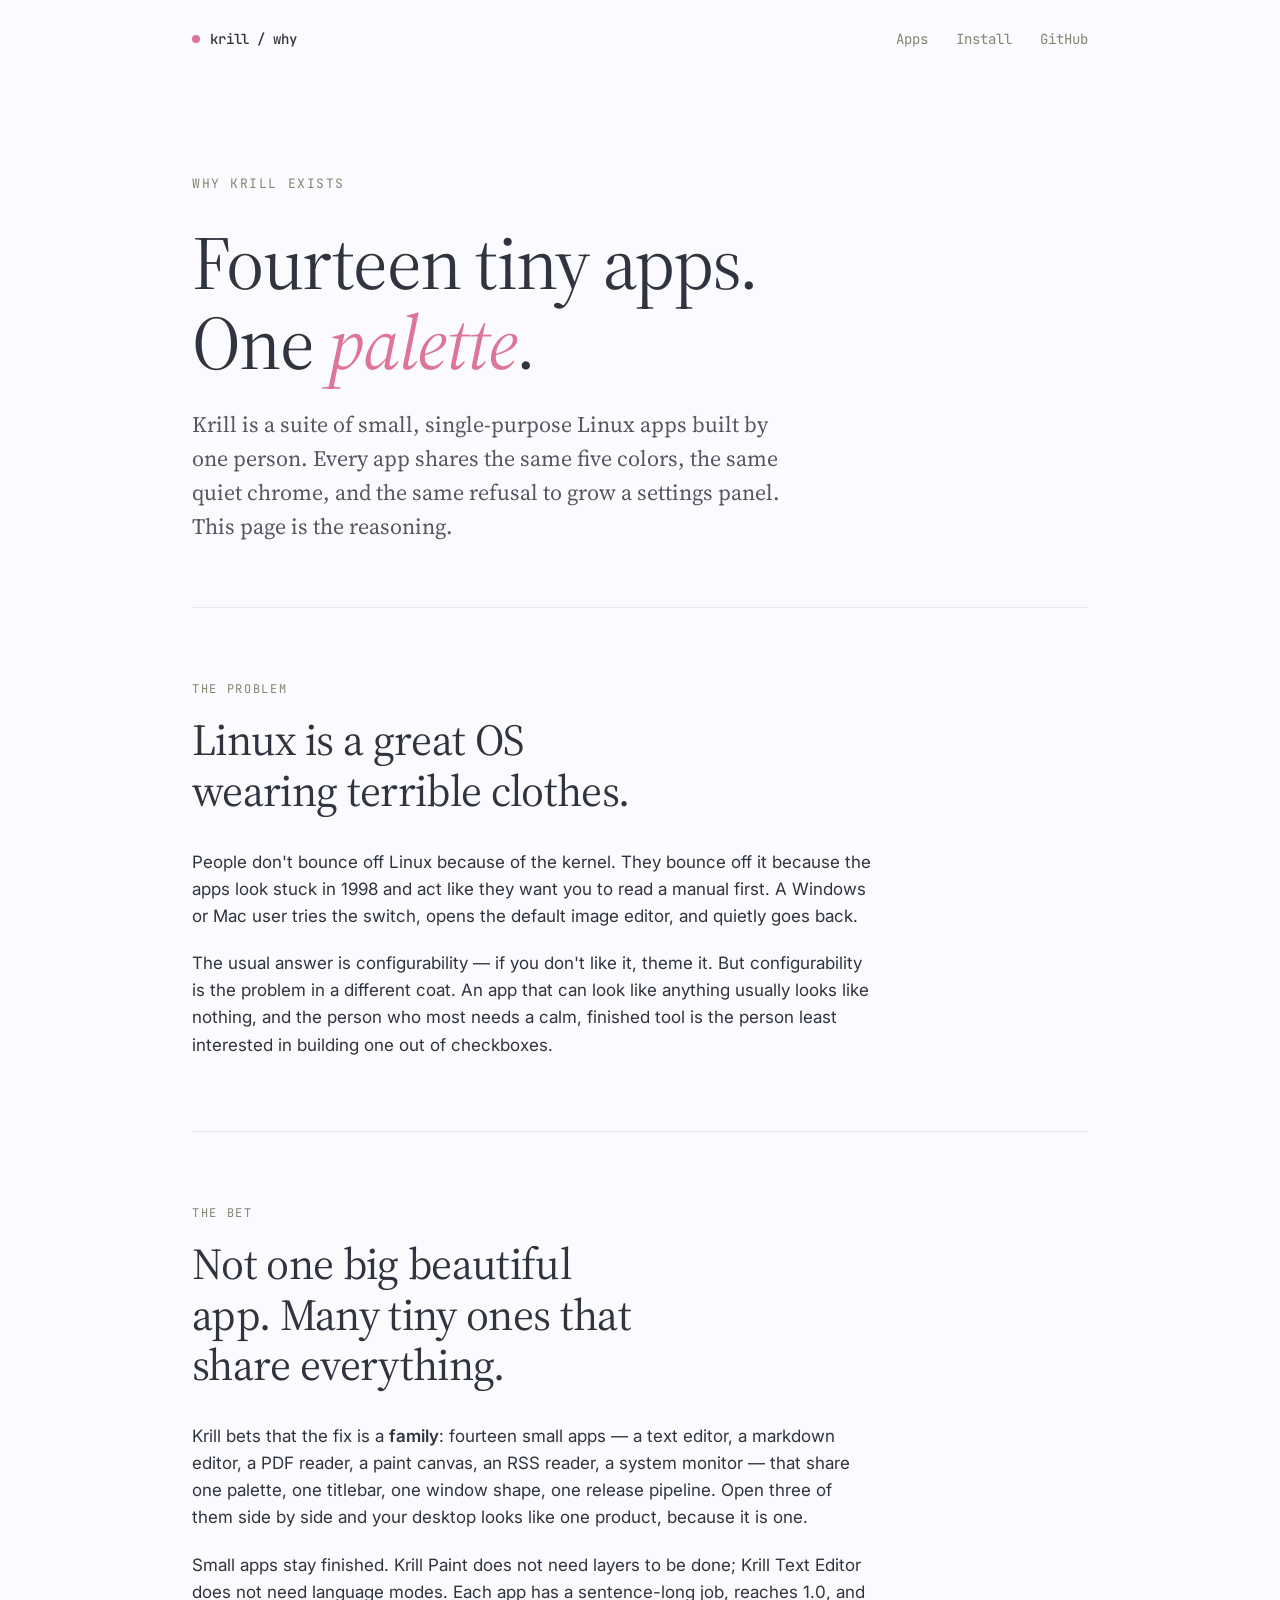
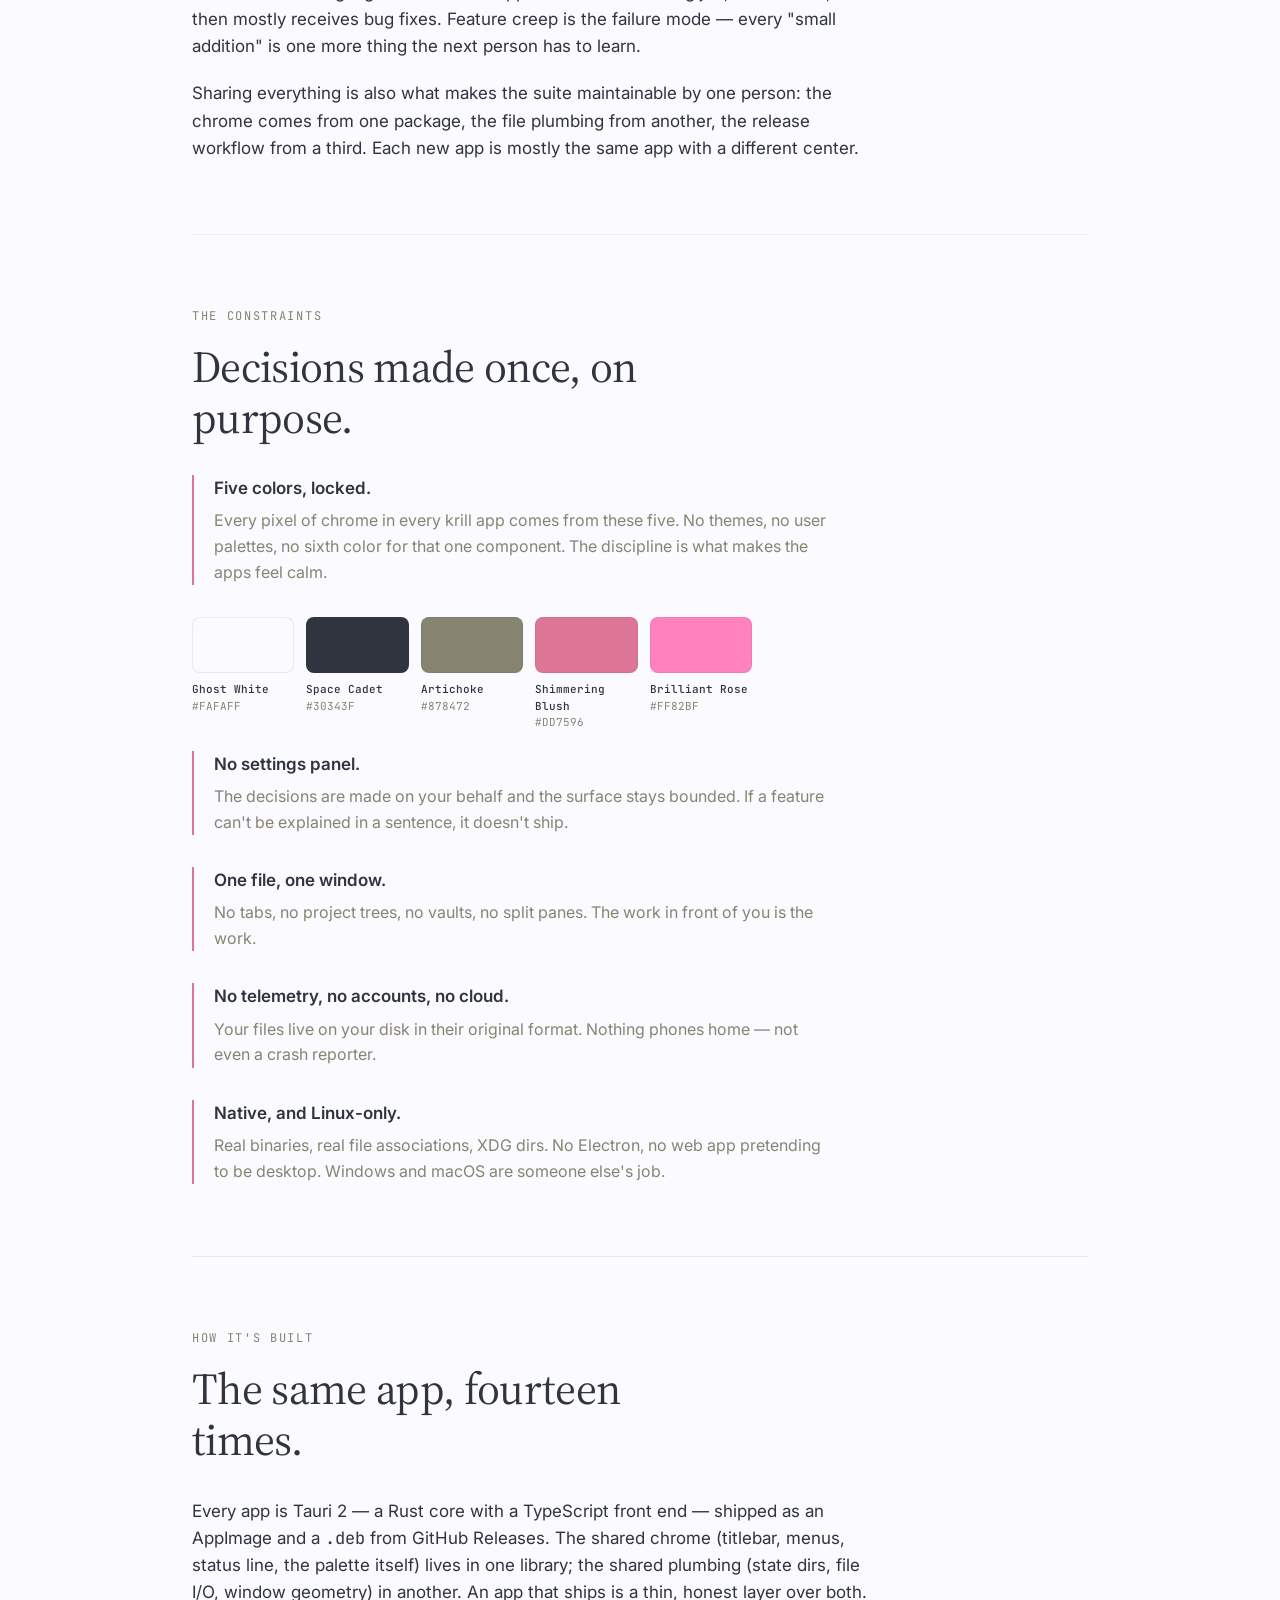
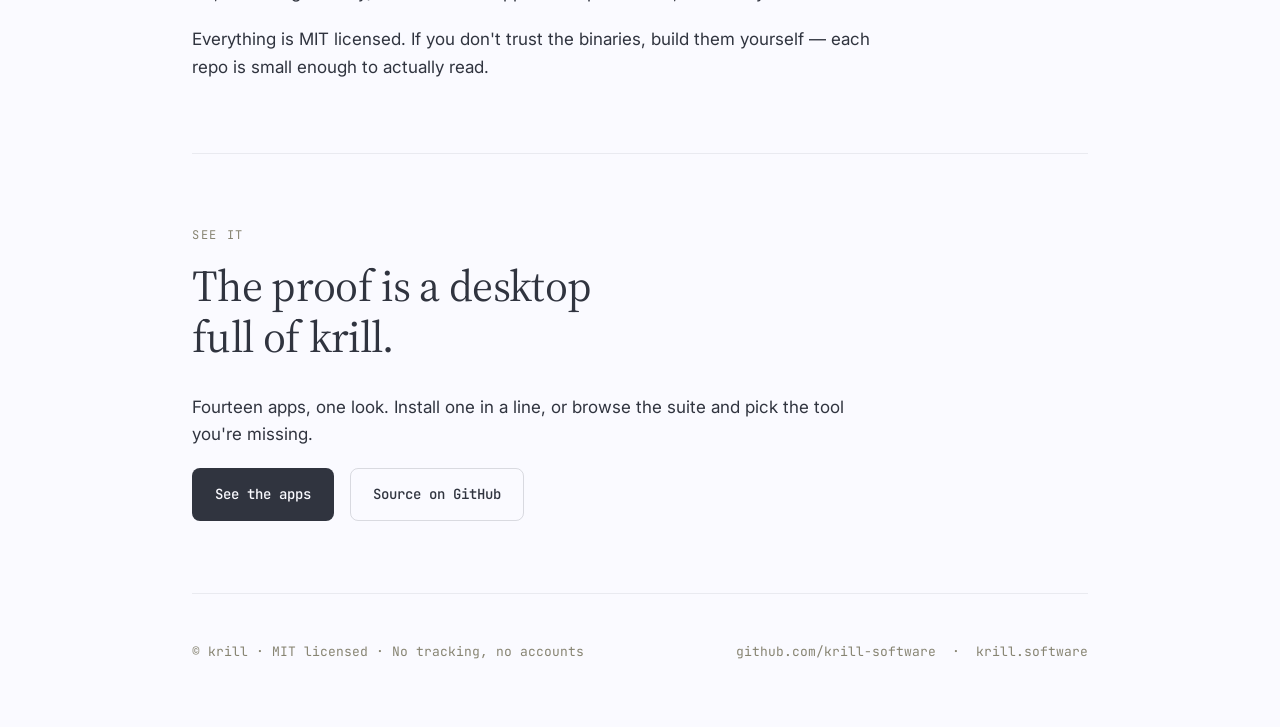
==== why/index.html @ e74aee18 "Org site: suite-as-story hero, tiled-windows mock, /why/ essay - Hero lede now tells the suite story" ====
<!doctype html>
<html lang="en">
  <head>
    <meta charset="utf-8" />
    <meta name="viewport" content="width=device-width, initial-scale=1" />
    <title>Why krill exists — fourteen tiny apps, one palette</title>
    <meta
      name="description"
      content="Why one person is building fourteen tiny Linux apps that share one locked five-color palette, no settings panels, and no telemetry."
    />
    <meta property="og:title" content="Why krill exists" />
    <meta
      property="og:description"
      content="Fourteen tiny Linux apps, one locked five-color palette, zero settings panels. The reasoning behind the suite."
    />
    <link rel="icon" href="/favicon.svg" />
    <link rel="stylesheet" href="/palette.css" />
    <link
      href="https://fonts.googleapis.com/css2?family=JetBrains+Mono:wght@400;500;700&family=Inter:wght@400;500;600;700&family=Source+Serif+4:ital,wght@0,400;0,600;1,400&display=swap"
      rel="stylesheet"
    />

    <!-- Privacy-friendly analytics by Plausible -->
    <script
      async
      src="https://plausible.io/js/pa-yi8cj9rrm-7E_cAIrz6-r.js"
    ></script>
    <script>
      ((window.plausible =
        window.plausible ||
        function () {
          (plausible.q = plausible.q || []).push(arguments);
        }),
        (plausible.init =
          plausible.init ||
          function (i) {
            plausible.o = i || {};
          }));
      plausible.init();
    </script>

    <style>
      :root {
        --mono: "JetBrains Mono", "Source Code Pro", ui-monospace, monospace;
        --sans: "Inter", system-ui, sans-serif;
        --serif: "Source Serif 4", Charter, Georgia, serif;
      }

      * {
        box-sizing: border-box;
      }
      html,
      body {
        margin: 0;
        padding: 0;
      }
      body {
        background: var(--fm-bg);
        color: var(--fm-text);
        font-family: var(--sans);
        font-size: 17px;
        line-height: 1.6;
        -webkit-font-smoothing: antialiased;
        text-rendering: optimizeLegibility;
      }
      ::selection {
        background: rgba(221, 117, 150, 0.22);
        text-shadow: none;
      }

      a {
        color: var(--fm-accent);
        text-decoration: none;
        border-bottom: 1px solid transparent;
        transition:
          border-color 120ms ease,
          color 120ms ease;
      }
      a:hover {
        color: var(--fm-accent-strong);
        border-bottom-color: currentColor;
      }

      .wrap {
        max-width: 960px;
        margin: 0 auto;
        padding: 0 32px;
      }

      /* Nav --------------------------------------------------------- */
      nav.top {
        display: flex;
        justify-content: space-between;
        align-items: center;
        padding: 28px 0;
        font-family: var(--mono);
        font-size: 14px;
      }
      nav.top .brand {
        color: var(--fm-text);
        font-weight: 500;
        letter-spacing: -0.01em;
      }
      nav.top .brand::before {
        content: "";
        display: inline-block;
        width: 8px;
        height: 8px;
        background: var(--fm-accent);
        border-radius: 50%;
        margin-right: 10px;
        transform: translateY(-1px);
      }
      nav.top .brand a {
        color: inherit;
        border: none;
      }
      nav.top ul {
        list-style: none;
        display: flex;
        gap: 28px;
        margin: 0;
        padding: 0;
      }
      nav.top a {
        color: var(--fm-muted);
        border: none;
      }
      nav.top a:hover {
        color: var(--fm-text);
      }

      /* Hero -------------------------------------------------------- */
      .hero {
        padding: 96px 0 64px;
      }
      .eyebrow {
        font-family: var(--mono);
        font-size: 13px;
        color: var(--fm-muted);
        text-transform: uppercase;
        letter-spacing: 0.12em;
        margin-bottom: 28px;
      }
      h1 {
        font-family: var(--serif);
        font-weight: 400;
        font-size: clamp(44px, 7vw, 76px);
        line-height: 1.05;
        letter-spacing: -0.02em;
        margin: 0 0 24px;
        max-width: 18ch;
      }
      h1 em {
        font-style: italic;
        color: var(--fm-accent);
      }
      .lede {
        font-family: var(--serif);
        font-size: clamp(19px, 2vw, 22px);
        line-height: 1.55;
        color: var(--fm-text);
        max-width: 56ch;
        margin: 0;
        opacity: 0.82;
      }

      /* Essay ------------------------------------------------------- */
      section {
        padding: 72px 0;
        border-top: 1px solid var(--fm-rule);
      }
      .section-label {
        font-family: var(--mono);
        font-size: 12px;
        color: var(--fm-muted);
        text-transform: uppercase;
        letter-spacing: 0.14em;
        margin-bottom: 16px;
      }
      h2 {
        font-family: var(--serif);
        font-weight: 400;
        font-size: clamp(32px, 4vw, 44px);
        line-height: 1.15;
        letter-spacing: -0.015em;
        margin: 0 0 32px;
        max-width: 22ch;
      }
      section p {
        max-width: 62ch;
        margin: 0 0 20px;
      }
      section p:last-child {
        margin-bottom: 0;
      }
      section strong {
        font-weight: 600;
      }
      .constraint {
        border-left: 2px solid var(--fm-accent);
        padding-left: 20px;
        margin: 0 0 32px;
        max-width: 62ch;
      }
      .constraint:last-child {
        margin-bottom: 0;
      }
      .constraint strong {
        display: block;
        margin-bottom: 6px;
      }
      .constraint p {
        color: var(--fm-muted);
        font-size: 16px;
        margin: 0;
      }

      /* Palette swatches -------------------------------------------- */
      .palette {
        display: grid;
        grid-template-columns: repeat(5, 1fr);
        gap: 12px;
        max-width: 560px;
        margin: 8px 0 20px;
      }
      .swatch {
        height: 56px;
        border-radius: 8px;
        border: 1px solid var(--fm-rule);
      }
      .swatch-label {
        margin-top: 8px;
        font-family: var(--mono);
        font-size: 11px;
        color: var(--fm-muted);
        line-height: 1.5;
      }
      .swatch-label b {
        display: block;
        font-weight: 500;
        color: var(--fm-text);
      }

      /* CTA --------------------------------------------------------- */
      .cta {
        display: flex;
        gap: 16px;
        flex-wrap: wrap;
        align-items: center;
        margin-top: 8px;
      }
      .btn {
        display: inline-flex;
        align-items: center;
        gap: 10px;
        padding: 14px 22px;
        font-family: var(--mono);
        font-size: 14px;
        font-weight: 500;
        border-radius: 8px;
        border: 1px solid transparent;
        transition:
          transform 120ms ease,
          background 120ms ease,
          border-color 120ms ease,
          color 120ms ease;
      }
      .btn-primary {
        background: var(--fm-text);
        color: var(--fm-bg);
      }
      .btn-primary:hover {
        background: var(--fm-accent);
        color: var(--fm-bg);
        transform: translateY(-1px);
      }
      .btn-secondary {
        color: var(--fm-text);
        border-color: var(--fm-rule-strong);
      }
      .btn-secondary:hover {
        border-color: var(--fm-text);
        color: var(--fm-text);
      }

      /* Footer ------------------------------------------------------ */
      footer {
        padding: 48px 0 64px;
        border-top: 1px solid var(--fm-rule);
        font-family: var(--mono);
        font-size: 13px;
        color: var(--fm-muted);
        display: flex;
        justify-content: space-between;
        flex-wrap: wrap;
        gap: 16px;
      }
      footer a {
        color: var(--fm-muted);
        border: none;
      }
      footer a:hover {
        color: var(--fm-text);
      }

      @media (max-width: 720px) {
        .wrap {
          padding: 0 22px;
        }
        nav.top ul {
          gap: 18px;
        }
        .hero {
          padding: 56px 0 40px;
        }
        section {
          padding: 56px 0;
        }
        .palette {
          grid-template-columns: repeat(3, 1fr);
        }
      }
    </style>
  </head>
  <body>
    <div class="wrap">
      <nav class="top">
        <div class="brand"><a href="/">krill</a> / why</div>
        <ul>
          <li><a href="/#apps">Apps</a></li>
          <li><a href="/#install">Install</a></li>
          <li><a href="https://github.com/krill-software">GitHub</a></li>
        </ul>
      </nav>

      <header class="hero">
        <div class="eyebrow">Why krill exists</div>
        <h1>Fourteen tiny apps. One <em>palette</em>.</h1>
        <p class="lede">
          Krill is a suite of small, single-purpose Linux apps built by one
          person. Every app shares the same five colors, the same quiet chrome,
          and the same refusal to grow a settings panel. This page is the
          reasoning.
        </p>
      </header>

      <section>
        <div class="section-label">The problem</div>
        <h2>Linux is a great OS wearing terrible clothes.</h2>
        <p>
          People don't bounce off Linux because of the kernel. They bounce off
          it because the apps look stuck in 1998 and act like they want you to
          read a manual first. A Windows or Mac user tries the switch, opens
          the default image editor, and quietly goes back.
        </p>
        <p>
          The usual answer is configurability — if you don't like it, theme
          it. But configurability is the problem in a different coat. An app
          that can look like anything usually looks like nothing, and the
          person who most needs a calm, finished tool is the person least
          interested in building one out of checkboxes.
        </p>
      </section>

      <section>
        <div class="section-label">The bet</div>
        <h2>Not one big beautiful app. Many tiny ones that share everything.</h2>
        <p>
          Krill bets that the fix is a <strong>family</strong>: fourteen small
          apps — a text editor, a markdown editor, a PDF reader, a paint
          canvas, an RSS reader, a system monitor — that share one palette,
          one titlebar, one window shape, one release pipeline. Open three of
          them side by side and your desktop looks like one product, because
          it is one.
        </p>
        <p>
          Small apps stay finished. Krill Paint does not need layers to be
          done; Krill Text Editor does not need language modes. Each app has a
          sentence-long job, reaches 1.0, and then mostly receives bug fixes.
          Feature creep is the failure mode — every "small addition" is one
          more thing the next person has to learn.
        </p>
        <p>
          Sharing everything is also what makes the suite maintainable by one
          person: the chrome comes from one package, the file plumbing from
          another, the release workflow from a third. Each new app is mostly
          the same app with a different center.
        </p>
      </section>

      <section>
        <div class="section-label">The constraints</div>
        <h2>Decisions made once, on purpose.</h2>

        <div class="constraint">
          <strong>Five colors, locked.</strong>
          <p>
            Every pixel of chrome in every krill app comes from these five.
            No themes, no user palettes, no sixth color for that one
            component. The discipline is what makes the apps feel calm.
          </p>
        </div>

        <div class="palette" aria-label="The krill palette">
          <div>
            <div class="swatch" style="background: #fafaff"></div>
            <div class="swatch-label"><b>Ghost White</b>#FAFAFF</div>
          </div>
          <div>
            <div class="swatch" style="background: #30343f"></div>
            <div class="swatch-label"><b>Space Cadet</b>#30343F</div>
          </div>
          <div>
            <div class="swatch" style="background: #878472"></div>
            <div class="swatch-label"><b>Artichoke</b>#878472</div>
          </div>
          <div>
            <div class="swatch" style="background: #dd7596"></div>
            <div class="swatch-label"><b>Shimmering Blush</b>#DD7596</div>
          </div>
          <div>
            <div class="swatch" style="background: #ff82bf"></div>
            <div class="swatch-label"><b>Brilliant Rose</b>#FF82BF</div>
          </div>
        </div>

        <div class="constraint">
          <strong>No settings panel.</strong>
          <p>
            The decisions are made on your behalf and the surface stays
            bounded. If a feature can't be explained in a sentence, it doesn't
            ship.
          </p>
        </div>

        <div class="constraint">
          <strong>One file, one window.</strong>
          <p>
            No tabs, no project trees, no vaults, no split panes. The work in
            front of you is the work.
          </p>
        </div>

        <div class="constraint">
          <strong>No telemetry, no accounts, no cloud.</strong>
          <p>
            Your files live on your disk in their original format. Nothing
            phones home — not even a crash reporter.
          </p>
        </div>

        <div class="constraint">
          <strong>Native, and Linux-only.</strong>
          <p>
            Real binaries, real file associations, XDG dirs. No Electron, no
            web app pretending to be desktop. Windows and macOS are someone
            else's job.
          </p>
        </div>
      </section>

      <section>
        <div class="section-label">How it's built</div>
        <h2>The same app, fourteen times.</h2>
        <p>
          Every app is Tauri 2 — a Rust core with a TypeScript front end —
          shipped as an AppImage and a <code style="font-family: var(--mono)">.deb</code>
          from GitHub Releases. The shared chrome (titlebar, menus, status
          line, the palette itself) lives in one library; the shared plumbing
          (state dirs, file I/O, window geometry) in another. An app that
          ships is a thin, honest layer over both.
        </p>
        <p>
          Everything is MIT licensed. If you don't trust the binaries, build
          them yourself — each repo is small enough to actually read.
        </p>
      </section>

      <section>
        <div class="section-label">See it</div>
        <h2>The proof is a desktop full of krill.</h2>
        <p>
          Fourteen apps, one look. Install one in a line, or browse the suite
          and pick the tool you're missing.
        </p>
        <div class="cta">
          <a class="btn btn-primary" href="/#apps">See the apps</a>
          <a class="btn btn-secondary" href="https://github.com/krill-software"
            >Source on GitHub</a
          >
        </div>
      </section>

      <footer>
        <div>© krill · MIT licensed · No tracking, no accounts</div>
        <div>
          <a href="https://github.com/krill-software"
            >github.com/krill-software</a
          >
          &nbsp;·&nbsp;
          <a href="/">krill.software</a>
        </div>
      </footer>
    </div>
  </body>
</html>
---- palette.css ----
/* The krill palette. Five named colors + alpha derivations for rules.
 * System-following dark mode: same five names, background and ink
 * invert into the Space-Cadet hue family. No other colors anywhere
 * in krill app surfaces — see krill-software/.github/STYLE.md. */

:root {
  /* Light mode (default). */
  --fm-bg:           #FAFAFF;          /* Ghost White — background */
  --fm-text:         #30343F;          /* Space Cadet — body text, primary ink */
  --fm-muted:        #878472;          /* Artichoke — muted text, secondary labels */
  --fm-accent:       #DD7596;          /* Shimmering Blush — accent (cursor, selection, dirty marker) */
  --fm-accent-strong:#FF82BF;          /* Brilliant Rose — strong accent (hover, primary CTAs) */

  --fm-rule:         rgba(48, 52, 63, 0.08);   /* fine rules, subtle hover backgrounds */
  --fm-rule-strong:  rgba(48, 52, 63, 0.16);   /* stronger rules, selected-row backgrounds */

  --fm-selection:    rgba(221, 117, 150, 0.22); /* alpha-derived from --fm-accent */

  /* Color scheme hint to the webview so native form controls + scrollbars
   * track the mode. Set on :root so every descendant inherits. */
  color-scheme: light;
}

@media (prefers-color-scheme: dark) {
  :root {
    /* Background sinks into a deeper Space-Cadet hue rather than pure
     * black. Ink lifts to an off-white. The two pinks (accent /
     * accent-strong) stay put — they're recognizable in both modes and
     * keep the brand consistent across the toggle. Artichoke lifts a
     * touch so muted text still reads as muted, not invisible. */
    --fm-bg:           #1B1D26;        /* deeper Space Cadet */
    --fm-text:         #E5E5EC;        /* lifted off-white */
    --fm-muted:        #A4A290;        /* lifted Artichoke */
    --fm-accent:       #DD7596;        /* unchanged — reads on both */
    --fm-accent-strong:#FF82BF;        /* unchanged */

    --fm-rule:         rgba(229, 229, 236, 0.08);   /* alpha-ink, flipped */
    --fm-rule-strong:  rgba(229, 229, 236, 0.16);

    --fm-selection:    rgba(221, 117, 150, 0.28);   /* slightly stronger to read on dark */

    color-scheme: dark;
  }
}
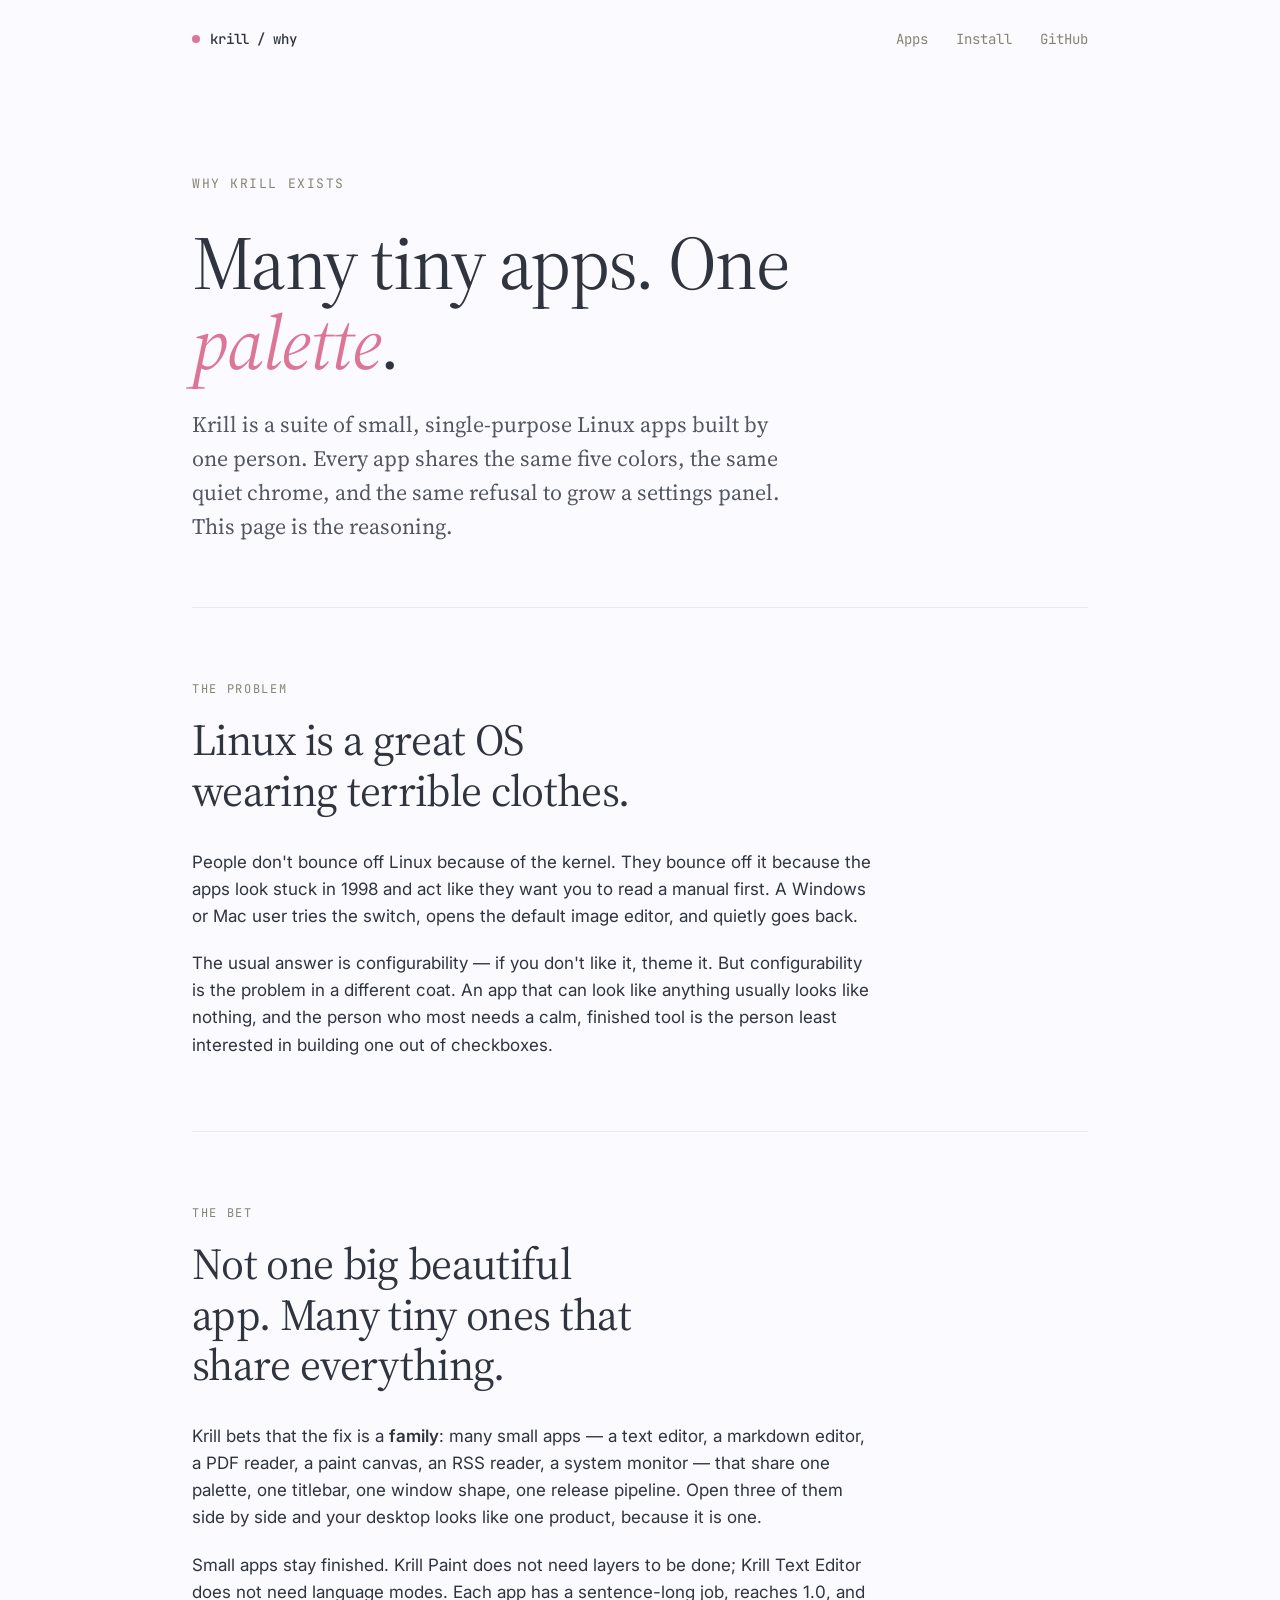
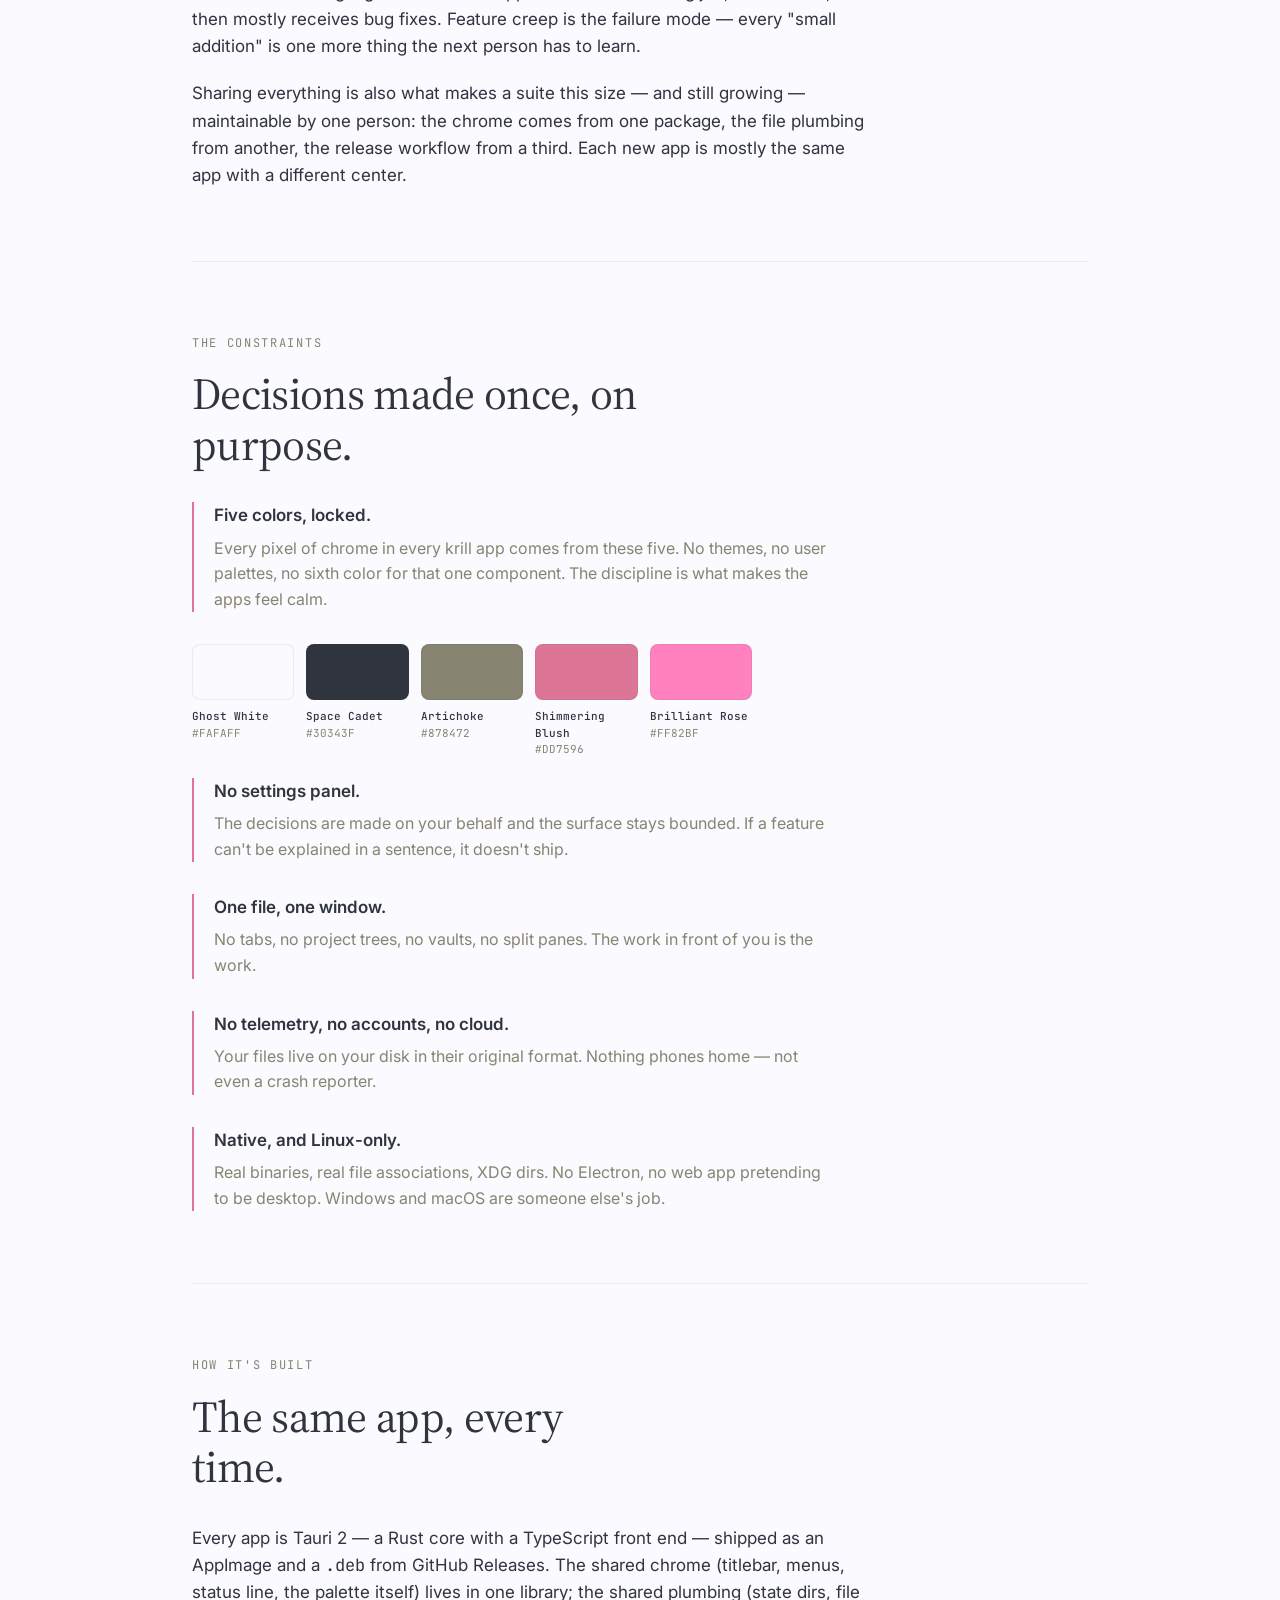
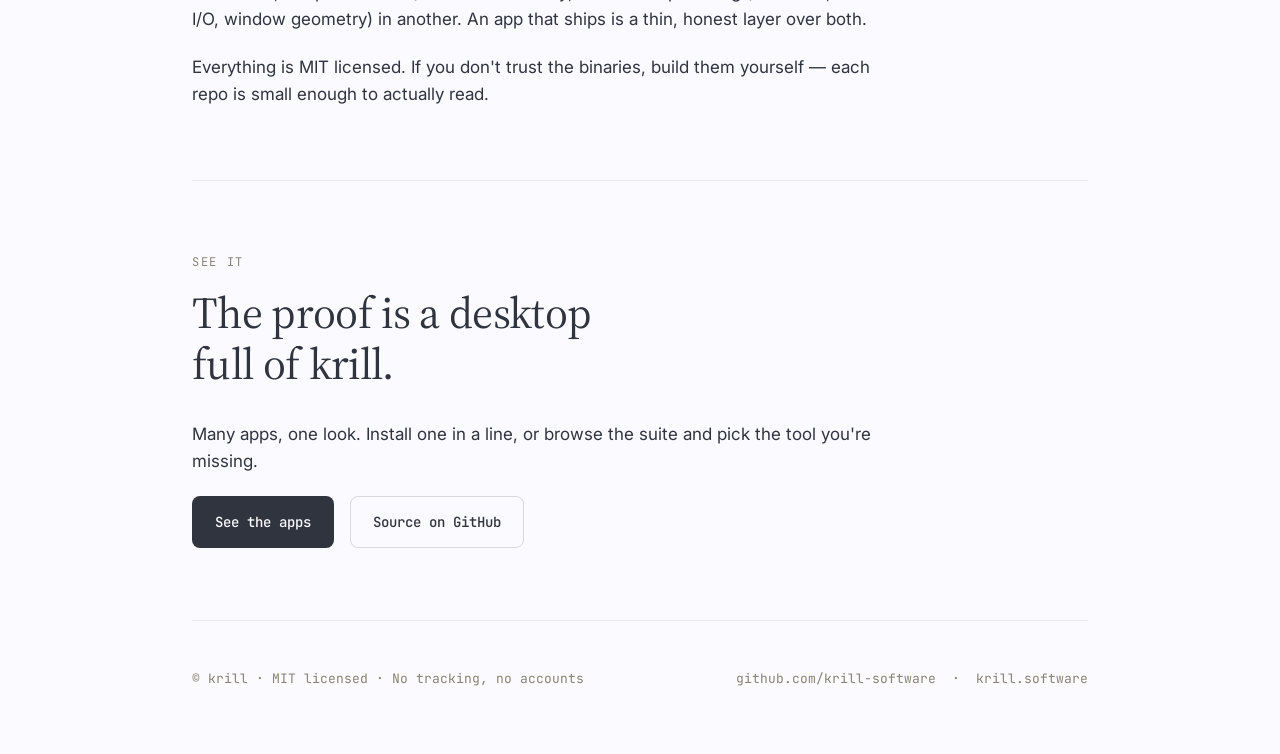
==== commit dff7ac29: "Drop hardcoded app count from site copy The suite keeps growing; 'fourteen' would go stale on every " ====
--- a/why/index.html
+++ b/why/index.html
@@ -3,15 +3,15 @@
   <head>
     <meta charset="utf-8" />
     <meta name="viewport" content="width=device-width, initial-scale=1" />
-    <title>Why krill exists — fourteen tiny apps, one palette</title>
+    <title>Why krill exists — many tiny apps, one palette</title>
     <meta
       name="description"
-      content="Why one person is building fourteen tiny Linux apps that share one locked five-color palette, no settings panels, and no telemetry."
+      content="Why one person is building a growing suite of tiny Linux apps that share one locked five-color palette, no settings panels, and no telemetry."
     />
     <meta property="og:title" content="Why krill exists" />
     <meta
       property="og:description"
-      content="Fourteen tiny Linux apps, one locked five-color palette, zero settings panels. The reasoning behind the suite."
+      content="A growing suite of tiny Linux apps, one locked five-color palette, zero settings panels. The reasoning behind the suite."
     />
     <link rel="icon" href="/favicon.svg" />
     <link rel="stylesheet" href="/palette.css" />
@@ -336,7 +336,7 @@
 
       <header class="hero">
         <div class="eyebrow">Why krill exists</div>
-        <h1>Fourteen tiny apps. One <em>palette</em>.</h1>
+        <h1>Many tiny apps. One <em>palette</em>.</h1>
         <p class="lede">
           Krill is a suite of small, single-purpose Linux apps built by one
           person. Every app shares the same five colors, the same quiet chrome,
@@ -367,7 +367,7 @@
         <div class="section-label">The bet</div>
         <h2>Not one big beautiful app. Many tiny ones that share everything.</h2>
         <p>
-          Krill bets that the fix is a <strong>family</strong>: fourteen small
+          Krill bets that the fix is a <strong>family</strong>: many small
           apps — a text editor, a markdown editor, a PDF reader, a paint
           canvas, an RSS reader, a system monitor — that share one palette,
           one titlebar, one window shape, one release pipeline. Open three of
@@ -382,10 +382,11 @@
           more thing the next person has to learn.
         </p>
         <p>
-          Sharing everything is also what makes the suite maintainable by one
-          person: the chrome comes from one package, the file plumbing from
-          another, the release workflow from a third. Each new app is mostly
-          the same app with a different center.
+          Sharing everything is also what makes a suite this size — and still
+          growing — maintainable by one person: the chrome comes from one
+          package, the file plumbing from another, the release workflow from
+          a third. Each new app is mostly the same app with a different
+          center.
         </p>
       </section>
 
@@ -462,7 +463,7 @@
 
       <section>
         <div class="section-label">How it's built</div>
-        <h2>The same app, fourteen times.</h2>
+        <h2>The same app, every time.</h2>
         <p>
           Every app is Tauri 2 — a Rust core with a TypeScript front end —
           shipped as an AppImage and a <code style="font-family: var(--mono)">.deb</code>
@@ -481,8 +482,8 @@
         <div class="section-label">See it</div>
         <h2>The proof is a desktop full of krill.</h2>
         <p>
-          Fourteen apps, one look. Install one in a line, or browse the suite
-          and pick the tool you're missing.
+          Many apps, one look. Install one in a line, or browse the suite and
+          pick the tool you're missing.
         </p>
         <div class="cta">
           <a class="btn btn-primary" href="/#apps">See the apps</a>
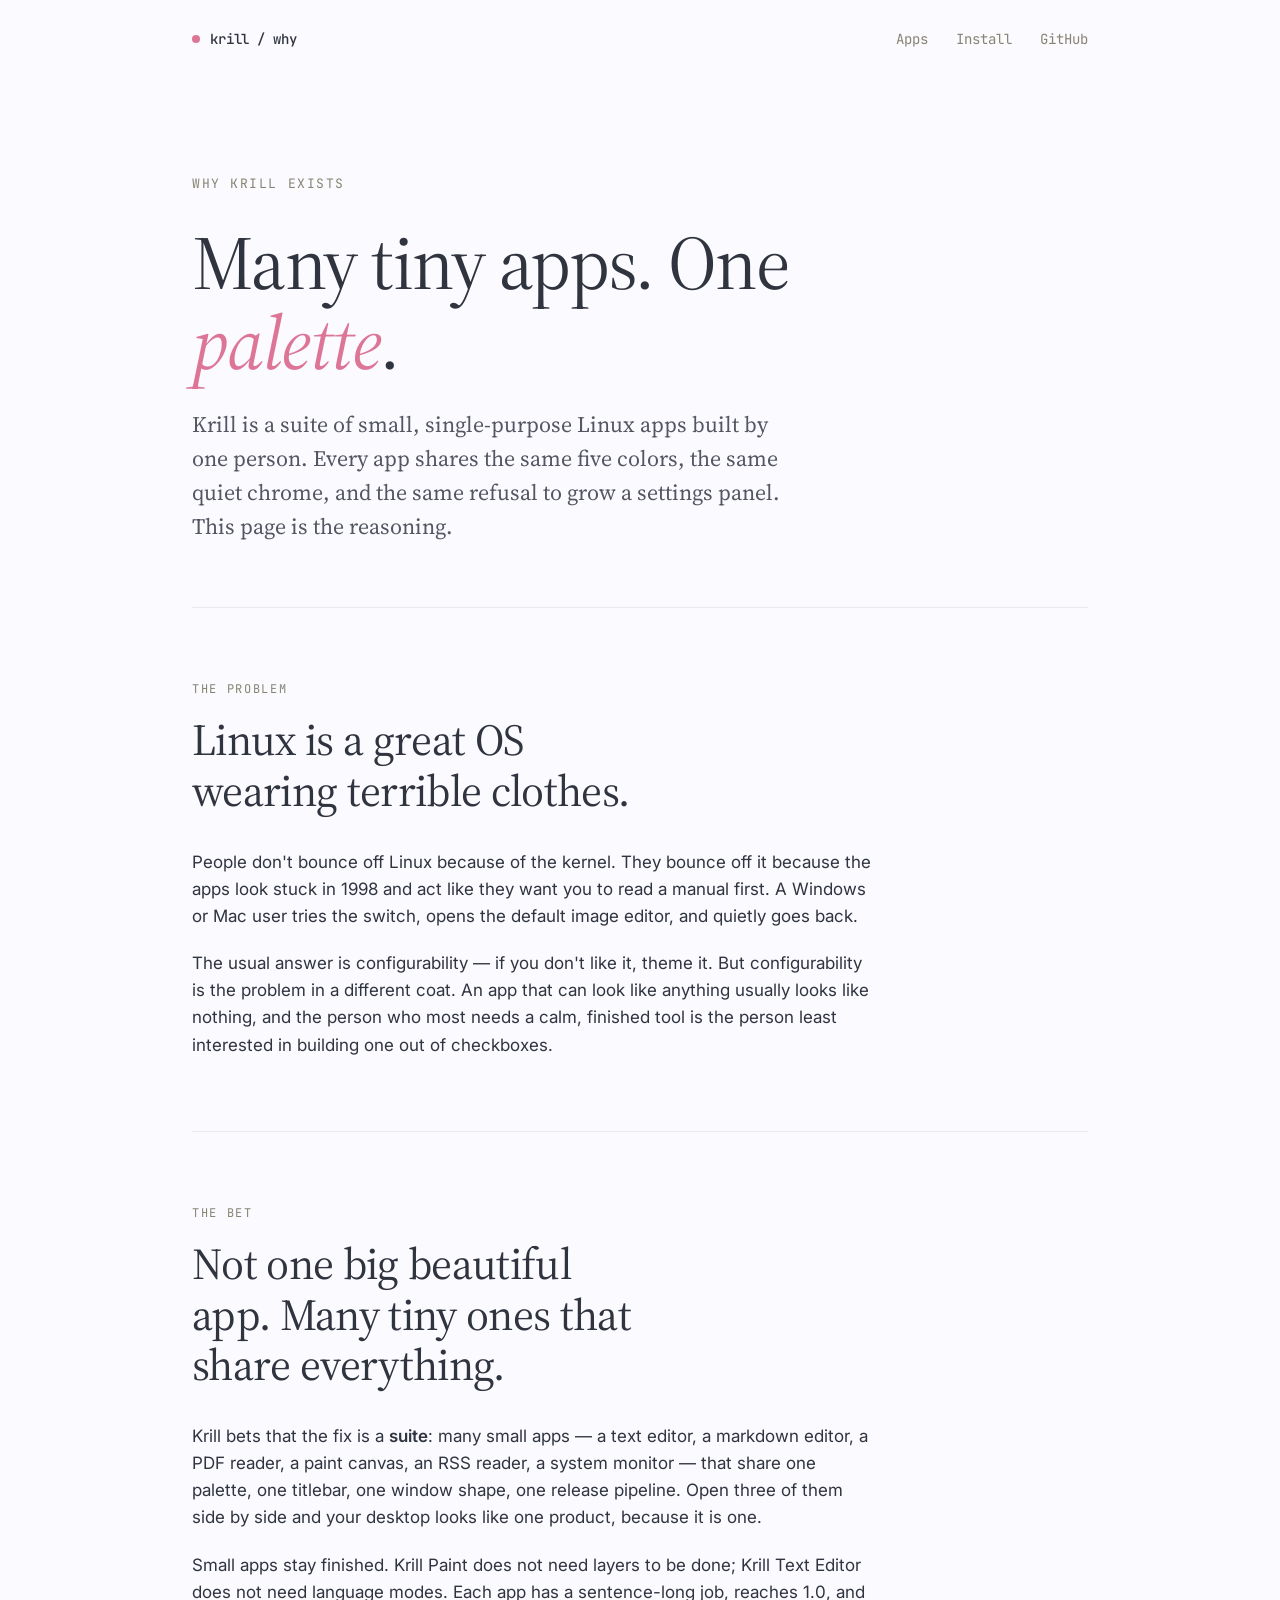
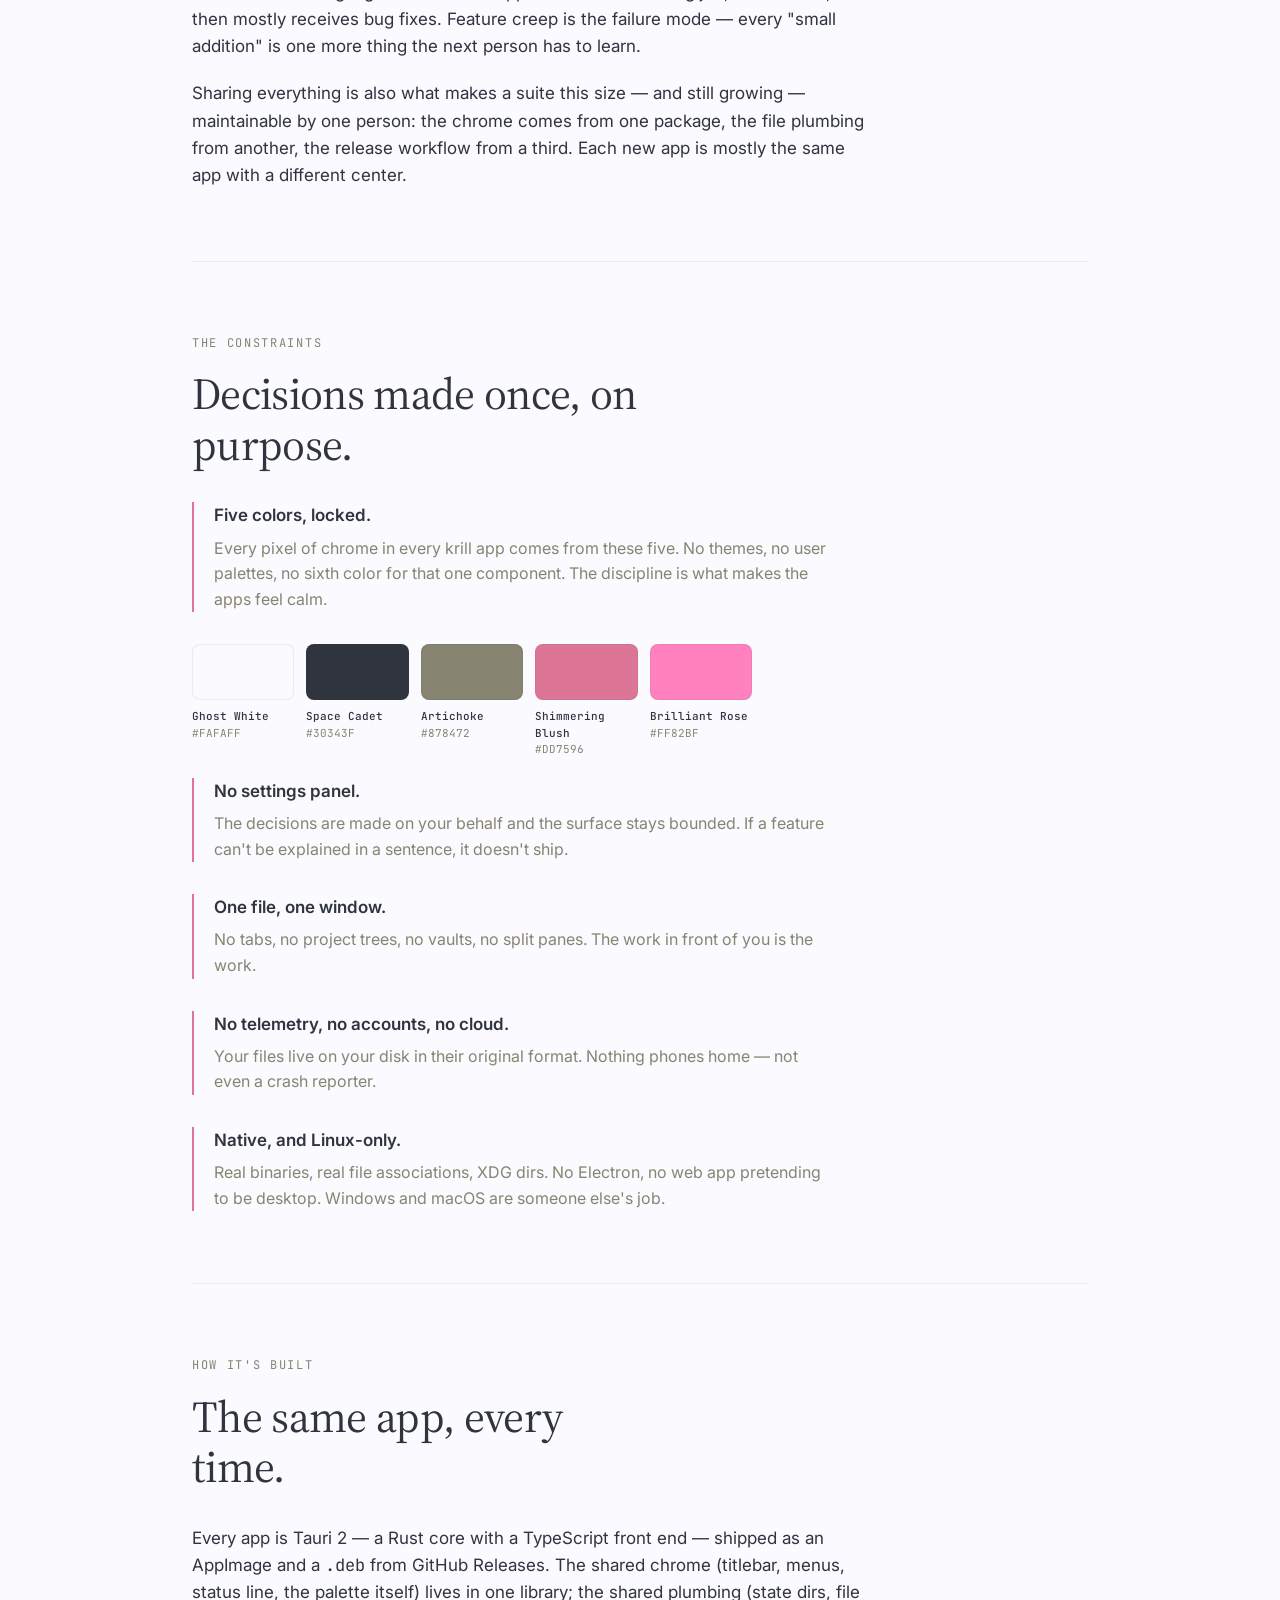
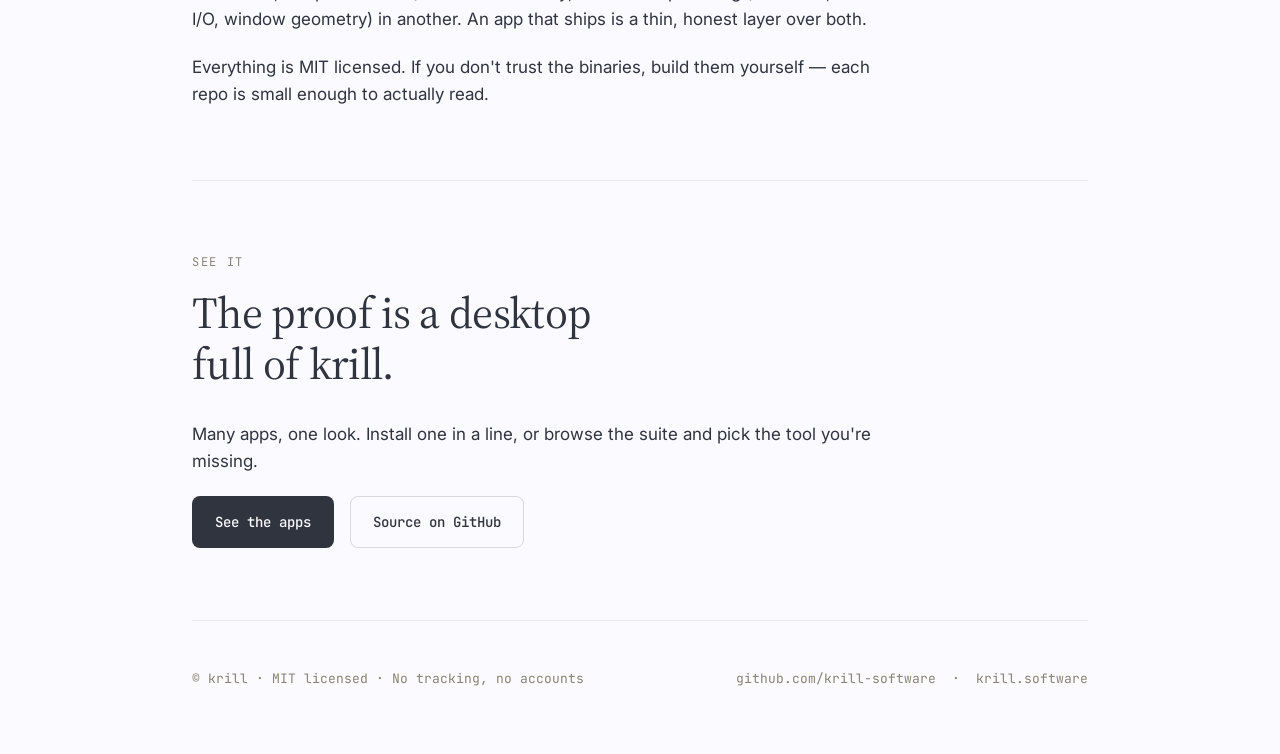
==== commit 55b4bb1f: "Grid: Markdown/Document → Markdown Reader/PDF Reader; /why/ family→suite Co-Authored-By: Claude Opus" ====
--- a/why/index.html
+++ b/why/index.html
@@ -367,7 +367,7 @@
         <div class="section-label">The bet</div>
         <h2>Not one big beautiful app. Many tiny ones that share everything.</h2>
         <p>
-          Krill bets that the fix is a <strong>family</strong>: many small
+          Krill bets that the fix is a <strong>suite</strong>: many small
           apps — a text editor, a markdown editor, a PDF reader, a paint
           canvas, an RSS reader, a system monitor — that share one palette,
           one titlebar, one window shape, one release pipeline. Open three of
